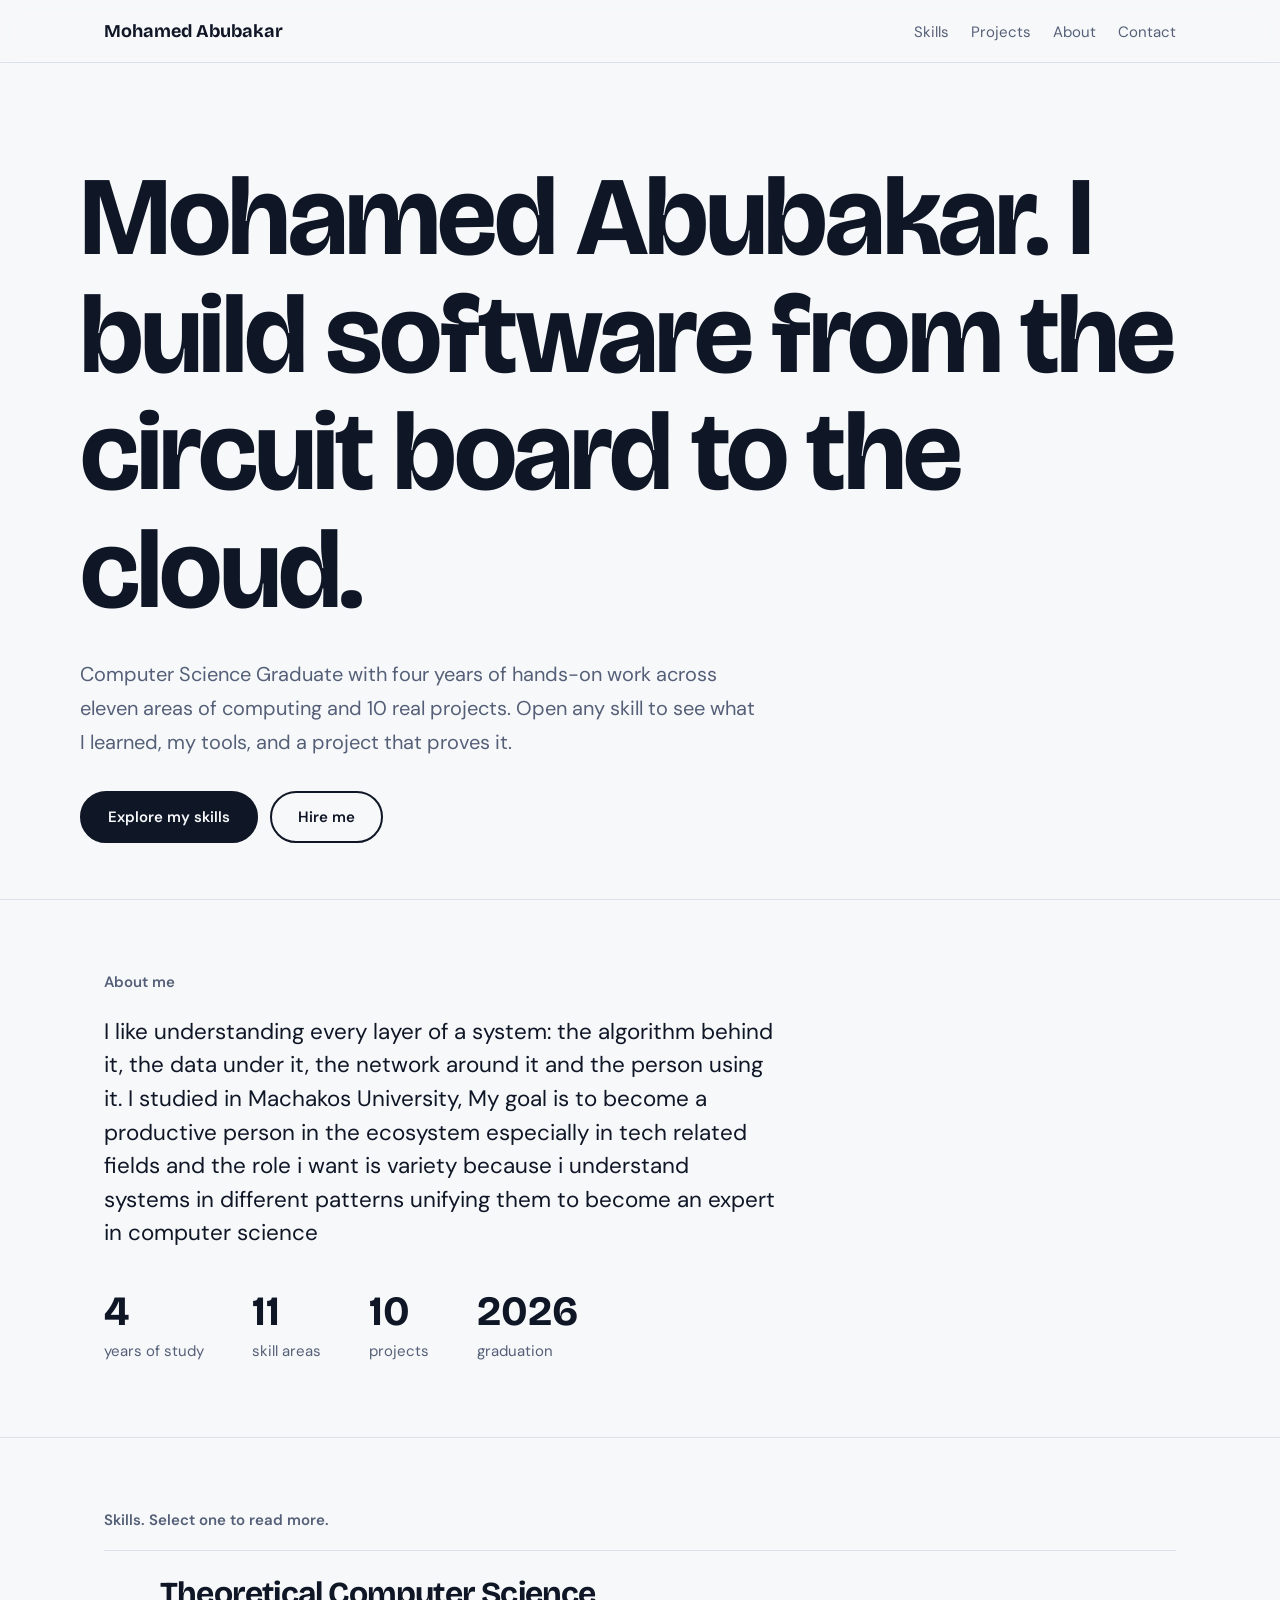
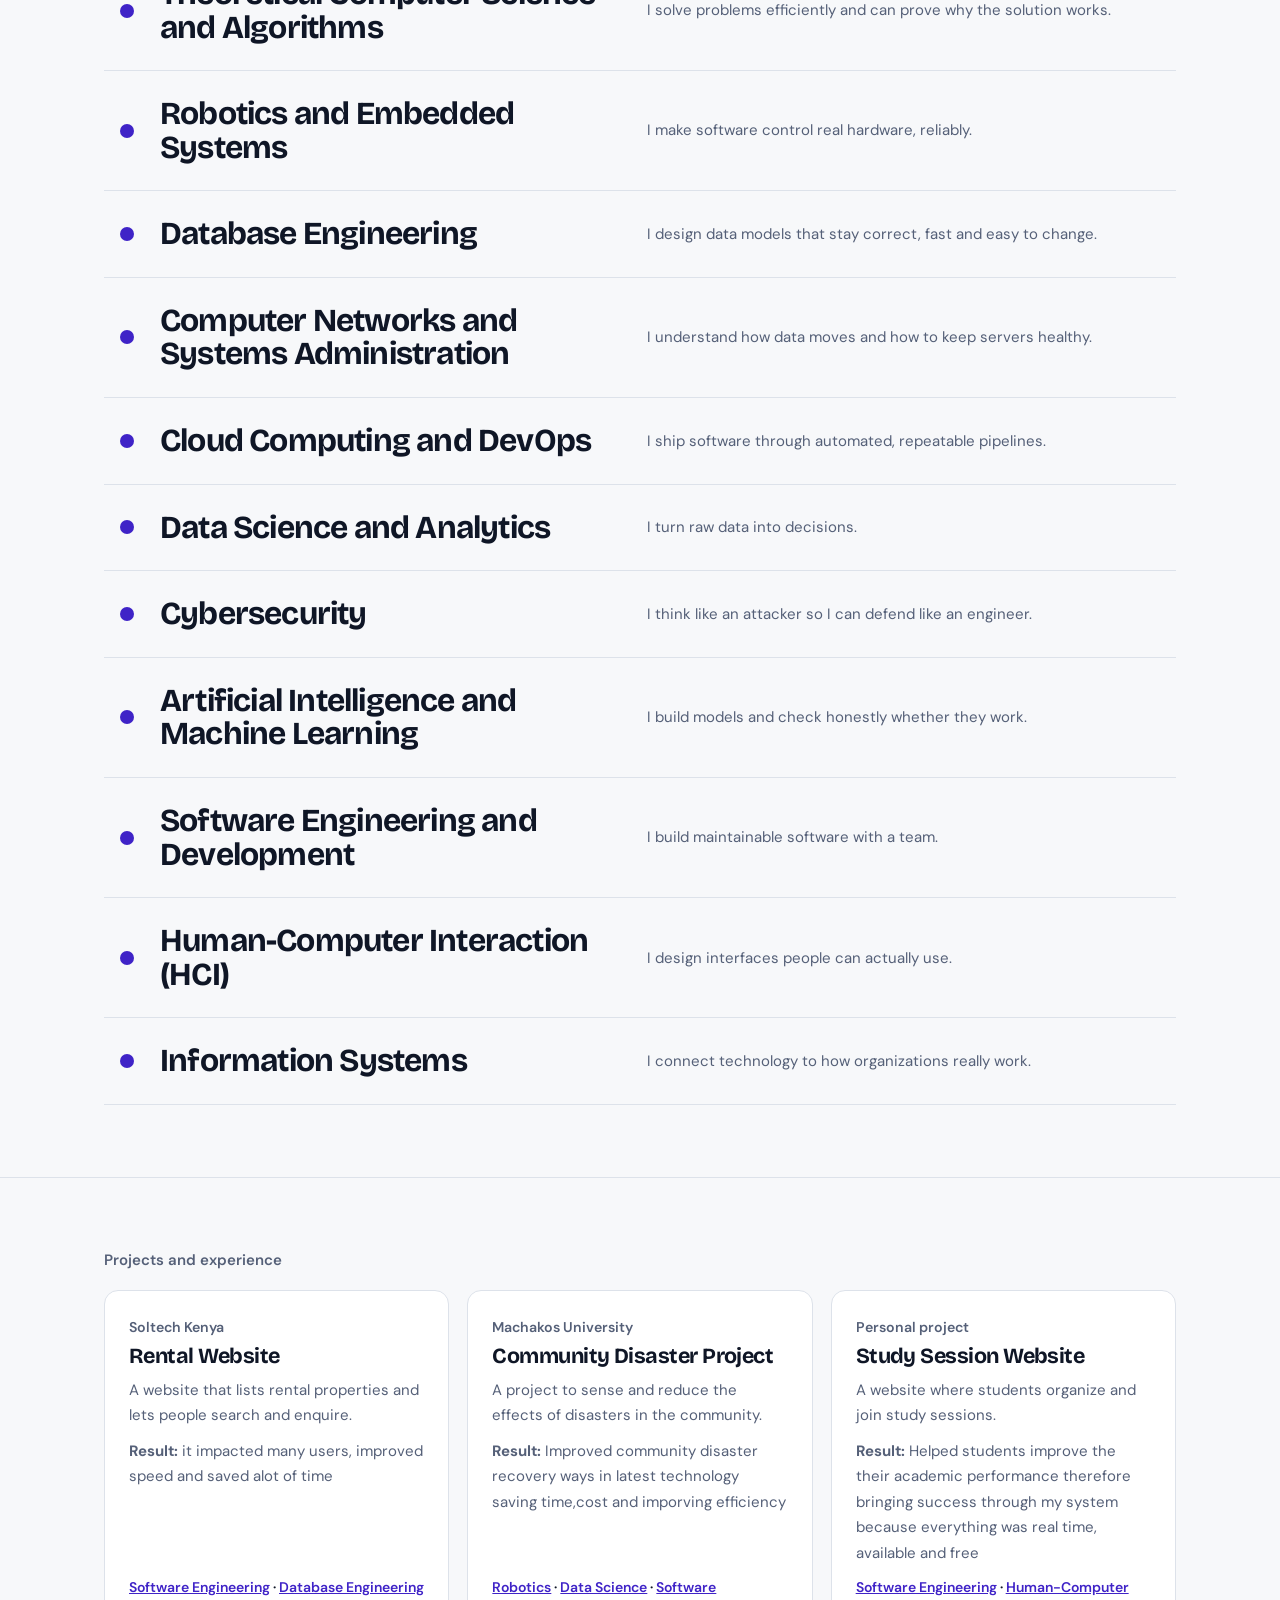
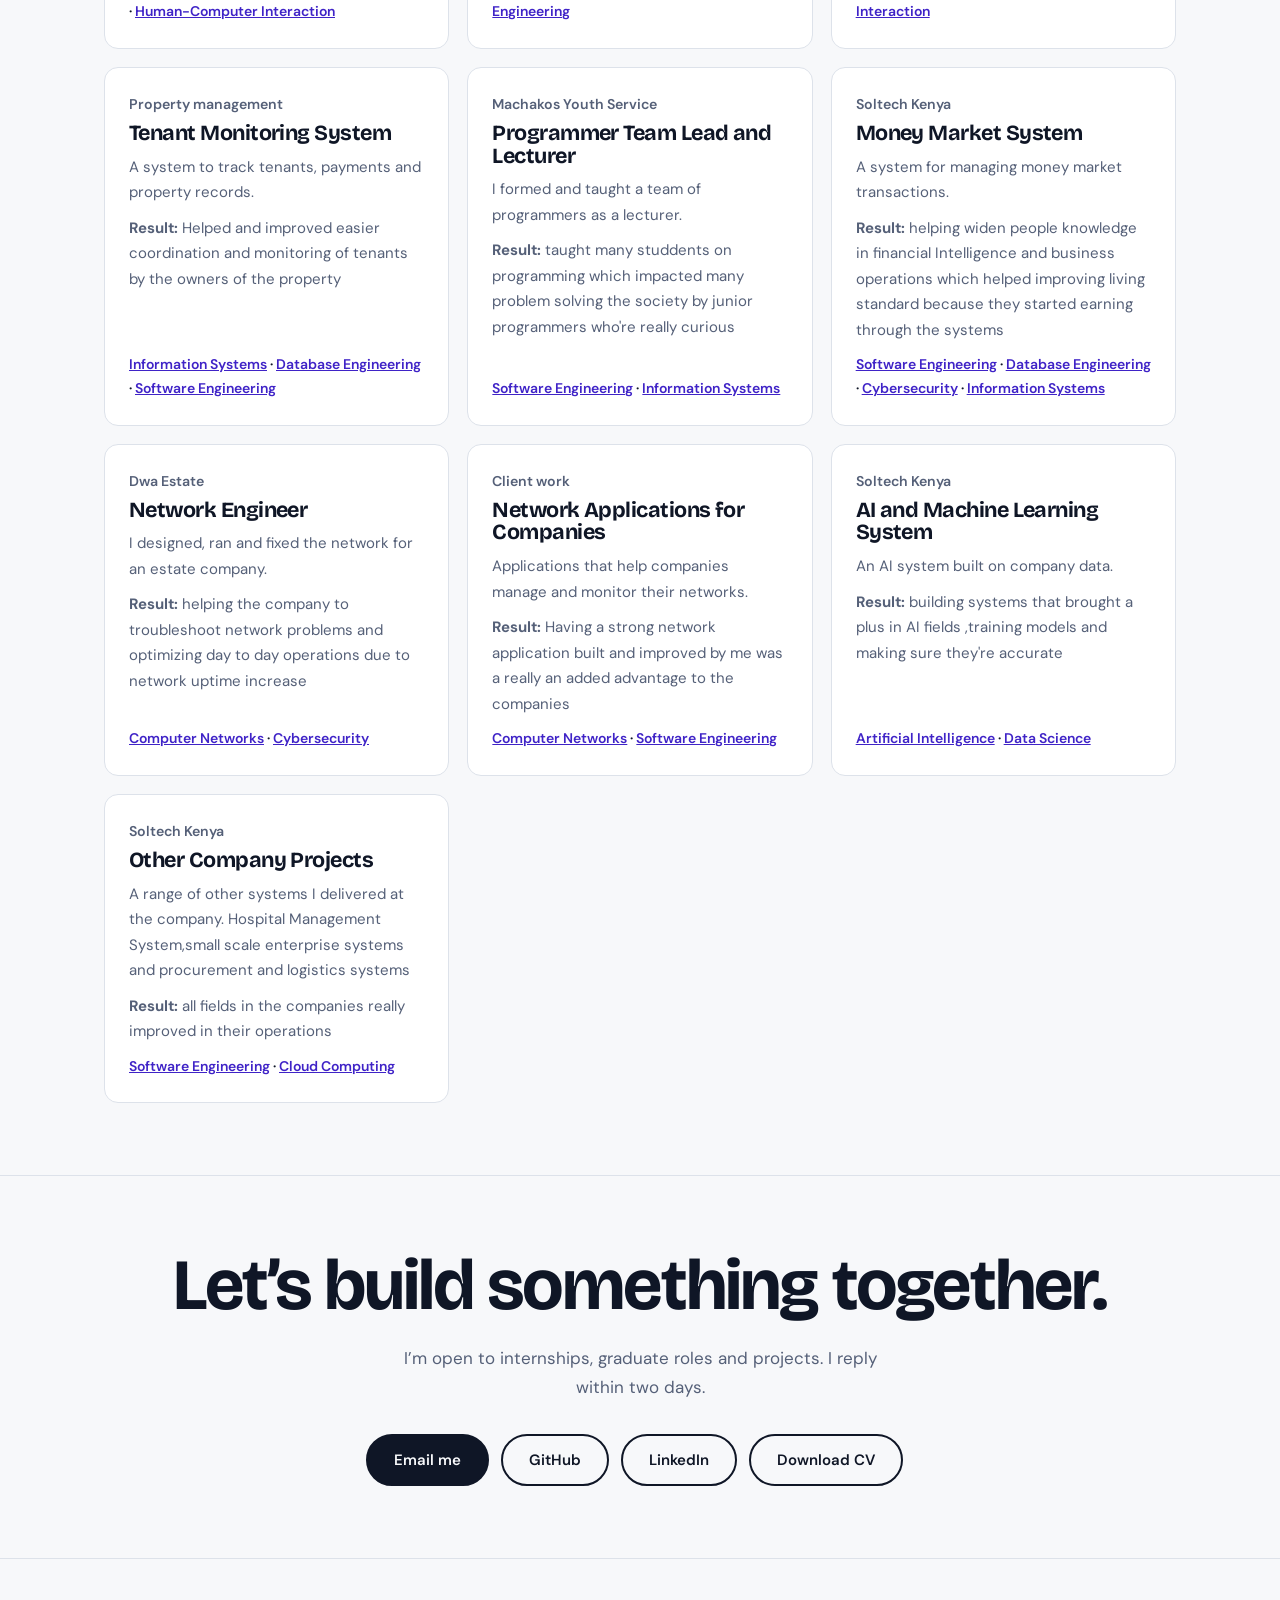
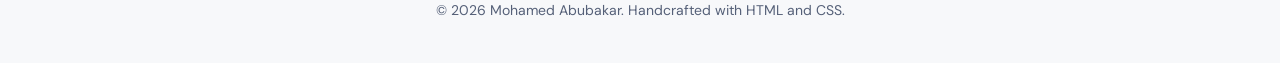
==== index.html @ 2cc0320d "Add files via upload" ====
<!DOCTYPE html><html lang="en" style="--h:250"><head><meta charset="utf-8"><meta name="viewport" content="width=device-width,initial-scale=1">
<title>Mohamed Abubakar · Portfolio</title><meta name="description" content="Mohamed Abubakar: Computer Science Graduate portfolio.">
<link href="https://fonts.googleapis.com/css2?family=Bricolage+Grotesque:wght@600;700&family=DM+Sans:wght@400;600&display=swap" rel="stylesheet">
<link rel="stylesheet" href="style.css"></head><body>
<nav class="t"><div class="w"><b>Mohamed Abubakar</b><div><a href="index.html#skills">Skills</a><a href="index.html#projects">Projects</a><a href="index.html#about">About</a><a href="index.html#contact">Contact</a></div></div></nav>
<main><div class="w hero"><h1>Mohamed Abubakar. I build software from the circuit board to the cloud.</h1>
<p>Computer Science Graduate with four years of hands-on work across eleven areas of computing and 10 real projects. Open any skill to see what I learned, my tools, and a project that proves it.</p>
<a class="b p" href="#skills">Explore my skills</a><a class="b" href="#contact">Hire me</a></div>
<section class="s about" id="about"><div class="w"><div class="lab">About me</div>
<p>I like understanding every layer of a system: the algorithm behind it, the data under it, the network around it and the person using it. I studied in Machakos University, My goal is to become a productive person in the ecosystem especially in tech related fields and the role i want is variety because i understand systems in different patterns unifying them to become an expert in computer science</p>
<div class="st"><div><b>4</b><span>years of study</span></div><div><b>11</b><span>skill areas</span></div><div><b>10</b><span>projects</span></div><div><b>2026</b><span>graduation</span></div></div></div></section>
<section class="s" id="skills"><div class="w"><div class="lab">Skills. Select one to read more.</div><div class="rows"><a href="skills/theory.html" style="--h:250"><i></i><h3>Theoretical Computer Science and Algorithms</h3><p>I solve problems efficiently and can prove why the solution works.</p></a><a href="skills/robotics.html" style="--h:20"><i></i><h3>Robotics and Embedded Systems</h3><p>I make software control real hardware, reliably.</p></a><a href="skills/database.html" style="--h:200"><i></i><h3>Database Engineering</h3><p>I design data models that stay correct, fast and easy to change.</p></a><a href="skills/networks.html" style="--h:160"><i></i><h3>Computer Networks and Systems Administration</h3><p>I understand how data moves and how to keep servers healthy.</p></a><a href="skills/cloud.html" style="--h:215"><i></i><h3>Cloud Computing and DevOps</h3><p>I ship software through automated, repeatable pipelines.</p></a><a href="skills/data.html" style="--h:140"><i></i><h3>Data Science and Analytics</h3><p>I turn raw data into decisions.</p></a><a href="skills/security.html" style="--h:350"><i></i><h3>Cybersecurity</h3><p>I think like an attacker so I can defend like an engineer.</p></a><a href="skills/ai.html" style="--h:280"><i></i><h3>Artificial Intelligence and Machine Learning</h3><p>I build models and check honestly whether they work.</p></a><a href="skills/software.html" style="--h:35"><i></i><h3>Software Engineering and Development</h3><p>I build maintainable software with a team.</p></a><a href="skills/hci.html" style="--h:320"><i></i><h3>Human-Computer Interaction (HCI)</h3><p>I design interfaces people can actually use.</p></a><a href="skills/infosys.html" style="--h:180"><i></i><h3>Information Systems</h3><p>I connect technology to how organizations really work.</p></a></div></div></section>
<section class="s" id="projects"><div class="w"><div class="lab">Projects and experience</div><div class="pcs"><article class="pc"><small>Soltech Kenya</small><h3>Rental Website</h3><p>A website that lists rental properties and lets people search and enquire. </p><p><b>Result:</b> it impacted many users, improved speed and saved alot of time </p><div class="sl"><a href="skills/software.html" style="--h:35">Software Engineering</a> · <a href="skills/database.html" style="--h:200">Database Engineering</a> · <a href="skills/hci.html" style="--h:320">Human-Computer Interaction</a></div></article><article class="pc"><small>Machakos University</small><h3>Community Disaster Project</h3><p>A project to sense and reduce the effects of disasters in the community. </p><p><b>Result:</b> Improved community disaster recovery ways in latest technology saving time,cost and imporving efficiency</p><div class="sl"><a href="skills/robotics.html" style="--h:20">Robotics</a> · <a href="skills/data.html" style="--h:140">Data Science</a> · <a href="skills/software.html" style="--h:35">Software Engineering</a></div></article><article class="pc"><small>Personal project</small><h3>Study Session Website</h3><p>A website where students organize and join study sessions. </p><p><b>Result:</b> Helped students improve the their academic performance therefore bringing success through my system because everything was real time, available and free</p><div class="sl"><a href="skills/software.html" style="--h:35">Software Engineering</a> · <a href="skills/hci.html" style="--h:320">Human-Computer Interaction</a></div></article><article class="pc"><small>Property management</small><h3>Tenant Monitoring System</h3><p>A system to track tenants, payments and property records. </p><p><b>Result:</b> Helped and improved easier coordination and monitoring of tenants by the owners of the property</p><div class="sl"><a href="skills/infosys.html" style="--h:180">Information Systems</a> · <a href="skills/database.html" style="--h:200">Database Engineering</a> · <a href="skills/software.html" style="--h:35">Software Engineering</a></div></article><article class="pc"><small>Machakos Youth Service</small><h3>Programmer Team Lead and Lecturer</h3><p>I formed and taught a team of programmers as a lecturer. </p><p><b>Result:</b> taught many studdents on programming which impacted many problem solving the society by junior programmers who're really curious</p><div class="sl"><a href="skills/software.html" style="--h:35">Software Engineering</a> · <a href="skills/infosys.html" style="--h:180">Information Systems</a></div></article><article class="pc"><small>Soltech Kenya</small><h3>Money Market System</h3><p>A system for managing money market transactions. </p><p><b>Result:</b> helping widen people knowledge in financial Intelligence and business operations which helped improving living standard because they started earning through the systems</p><div class="sl"><a href="skills/software.html" style="--h:35">Software Engineering</a> · <a href="skills/database.html" style="--h:200">Database Engineering</a> · <a href="skills/security.html" style="--h:350">Cybersecurity</a> · <a href="skills/infosys.html" style="--h:180">Information Systems</a></div></article><article class="pc"><small>Dwa Estate</small><h3>Network Engineer</h3><p>I designed, ran and fixed the network for an estate company. </p><p><b>Result:</b> helping the company to troubleshoot network problems and optimizing day to day operations due to network uptime increase</p><div class="sl"><a href="skills/networks.html" style="--h:160">Computer Networks</a> · <a href="skills/security.html" style="--h:350">Cybersecurity</a></div></article><article class="pc"><small>Client work</small><h3>Network Applications for Companies</h3><p>Applications that help companies manage and monitor their networks. </p><p><b>Result:</b> Having a strong network application built and improved by me was a really an added advantage to the companies</p><div class="sl"><a href="skills/networks.html" style="--h:160">Computer Networks</a> · <a href="skills/software.html" style="--h:35">Software Engineering</a></div></article><article class="pc"><small>Soltech Kenya</small><h3>AI and Machine Learning System</h3><p>An AI system built on company data. </p><p><b>Result:</b> building systems that brought a plus in AI fields ,training models and making sure they're accurate</p><div class="sl"><a href="skills/ai.html" style="--h:280">Artificial Intelligence</a> · <a href="skills/data.html" style="--h:140">Data Science</a></div></article><article class="pc"><small>Soltech Kenya</small><h3>Other Company Projects</h3><p>A range of other systems I delivered at the company. Hospital Management System,small scale enterprise systems and procurement and logistics systems</p><p><b>Result:</b> all fields in the companies really improved in their operations</p><div class="sl"><a href="skills/software.html" style="--h:35">Software Engineering</a> · <a href="skills/cloud.html" style="--h:215">Cloud Computing</a></div></article></div></div></section>
<section class="s ct" id="contact"><div class="w"><h2>Let’s build something together.</h2><p>I’m open to internships, graduate roles and projects. I reply within two days.</p>
<a class="b p" href="mailto:mohamedabubakar6710@gmail.com">Email me</a><a class="b" href="https://github.com/shadowabu254">GitHub</a><a class="b" href="https://www.linkedin.com/in/mohamed-abubakar-ba10232b5/">LinkedIn</a><a class="b" href="cv.pdf" download="MohamedAbubakarCv.pdf">Download CV</a></div></section></main><footer>© 2026 Mohamed Abubakar. Handcrafted with HTML and CSS.</footer></body></html>
---- style.css ----
:root{--bg:#f7f8fa;--card:#fff;--ink:#0f1626;--mute:#556078;--line:#dde2ea;--h:250;--ac:hsl(var(--h) 70% 46%);--tint:hsl(var(--h) 80% 94%)}
@media (prefers-color-scheme:dark){:root{--bg:#0b101b;--card:#131a29;--ink:#eef1f8;--mute:#a1abc2;--line:#27314a;--ac:hsl(var(--h) 85% 70%);--tint:hsl(var(--h) 35% 17%);color-scheme:dark}}
*{box-sizing:border-box}html{scroll-behavior:smooth}
body{margin:0;background:var(--bg);color:var(--ink);font:17px/1.7 "DM Sans",system-ui,sans-serif;-webkit-font-smoothing:antialiased}
h1,h2,h3,.d{font-family:"Bricolage Grotesque","DM Sans",system-ui,sans-serif;letter-spacing:-.025em;line-height:1.05;margin:0}
a{color:var(--ac)}:focus-visible{outline:3px solid var(--ac);outline-offset:3px}
.w{max-width:1120px;margin:0 auto;padding:0 24px}
nav.t{position:sticky;top:0;z-index:5;background:color-mix(in srgb,var(--bg) 88%,transparent);backdrop-filter:blur(10px);border-bottom:1px solid var(--line)}
nav.t .w{display:flex;justify-content:space-between;align-items:center;height:62px}
nav.t b{font:700 18px "Bricolage Grotesque",sans-serif}nav.t div a{margin-left:22px;color:var(--mute);text-decoration:none;font-size:15px}nav.t div a:hover{color:var(--ink)}
.hero{padding:96px 0 56px}.hero h1{font-size:clamp(2.8rem,9vw,7rem);max-width:12em}
.hero p{font-size:1.25rem;color:var(--mute);max-width:34em;margin:28px 0 0}
.b{display:inline-block;margin:32px 12px 0 0;padding:14px 26px;border-radius:999px;font:600 15px "DM Sans",sans-serif;text-decoration:none;border:2px solid var(--ink);color:var(--ink)}
.b.p{background:var(--ink);color:var(--bg)}.b:hover{border-color:var(--ac)}
section.s{padding:72px 0;border-top:1px solid var(--line)}
.lab{font:600 15px "DM Sans",sans-serif;color:var(--mute);margin-bottom:20px}
.about p{font-size:1.4rem;line-height:1.5;max-width:30em}
.st{display:flex;gap:48px;flex-wrap:wrap;margin-top:36px}.st b{display:block;font:700 2.6rem "Bricolage Grotesque",sans-serif}.st span{color:var(--mute);font-size:15px}
.rows a{display:grid;grid-template-columns:20px 1fr 1.1fr;gap:20px;align-items:center;padding:26px 16px;border-bottom:1px solid var(--line);text-decoration:none;color:var(--ink);transition:background .2s,padding .2s}
.rows a:first-child{border-top:1px solid var(--line)}
.rows i{width:14px;height:14px;border-radius:50%;background:var(--ac)}
.rows h3{font-size:clamp(1.3rem,2.6vw,2rem)}.rows p{margin:0;color:var(--mute);font-size:15px;line-height:1.5}
.rows a:hover{background:var(--tint);padding-left:28px}
.ph{padding:80px 0 56px;background:var(--tint);border-bottom:1px solid var(--line)}
.ph a.back{color:var(--mute);text-decoration:none;font-size:15px}.ph h1{font-size:clamp(2.3rem,6.5vw,5rem);margin:22px 0 18px;max-width:14em}
.ph p{font-size:1.3rem;max-width:30em;margin:0;color:var(--ink)}
.blk{display:grid;grid-template-columns:230px 1fr;gap:40px;padding:48px 0;border-bottom:1px solid var(--line)}
.blk h2{font-size:1.5rem;color:var(--ac)}.blk p{margin:0 0 14px;max-width:36em}
ul.c{list-style:none;margin:0;padding:0;display:flex;flex-wrap:wrap;gap:10px}
ul.c li{padding:7px 16px;border-radius:999px;border:1px solid var(--line);background:var(--card);font-size:15px}
.pr{background:var(--card);border:1px solid var(--line);border-radius:14px;padding:28px}
.pr h3{font-size:1.5rem;margin-bottom:14px}.pr dt{font-weight:700;margin-top:14px}.pr dd{margin:2px 0 0;color:var(--mute)}
.hire{font-size:1.35rem;line-height:1.5;max-width:28em}
.pn{display:flex;justify-content:space-between;gap:20px;padding:40px 0}.pn a{text-decoration:none;color:var(--ink);font:700 1.2rem "Bricolage Grotesque",sans-serif;max-width:45%}.pn small{display:block;color:var(--mute);font:400 14px "DM Sans",sans-serif}.pn a:last-child{text-align:right}.pn a:hover{color:var(--ac)}
footer{padding:40px 24px;text-align:center;color:var(--mute);font-size:14px;border-top:1px solid var(--line)}
.ct{text-align:center}.ct h2{font-size:clamp(2.2rem,6vw,4.5rem);margin-bottom:20px}.ct p{color:var(--mute);max-width:28em;margin:0 auto}
.pcs{display:grid;grid-template-columns:repeat(auto-fill,minmax(320px,1fr));gap:18px}.pc{background:var(--card);border:1px solid var(--line);border-radius:14px;padding:24px;display:flex;flex-direction:column}.pc small{color:var(--mute);font-weight:600}.pc h3{font-size:1.35rem;margin:6px 0 10px}.pc p{margin:0 0 10px;font-size:15px;color:var(--mute)}.pc .sl{margin-top:auto;font-size:14px;font-weight:600}.pc .sl a{color:var(--ac)}
@media(max-width:760px){.rows a{grid-template-columns:16px 1fr}.rows p{grid-column:2}.blk{grid-template-columns:1fr;gap:14px}nav.t div a:not(:last-child){display:none}.pn a{max-width:48%}}
@media(prefers-reduced-motion:reduce){*{transition:none!important;scroll-behavior:auto!important}}
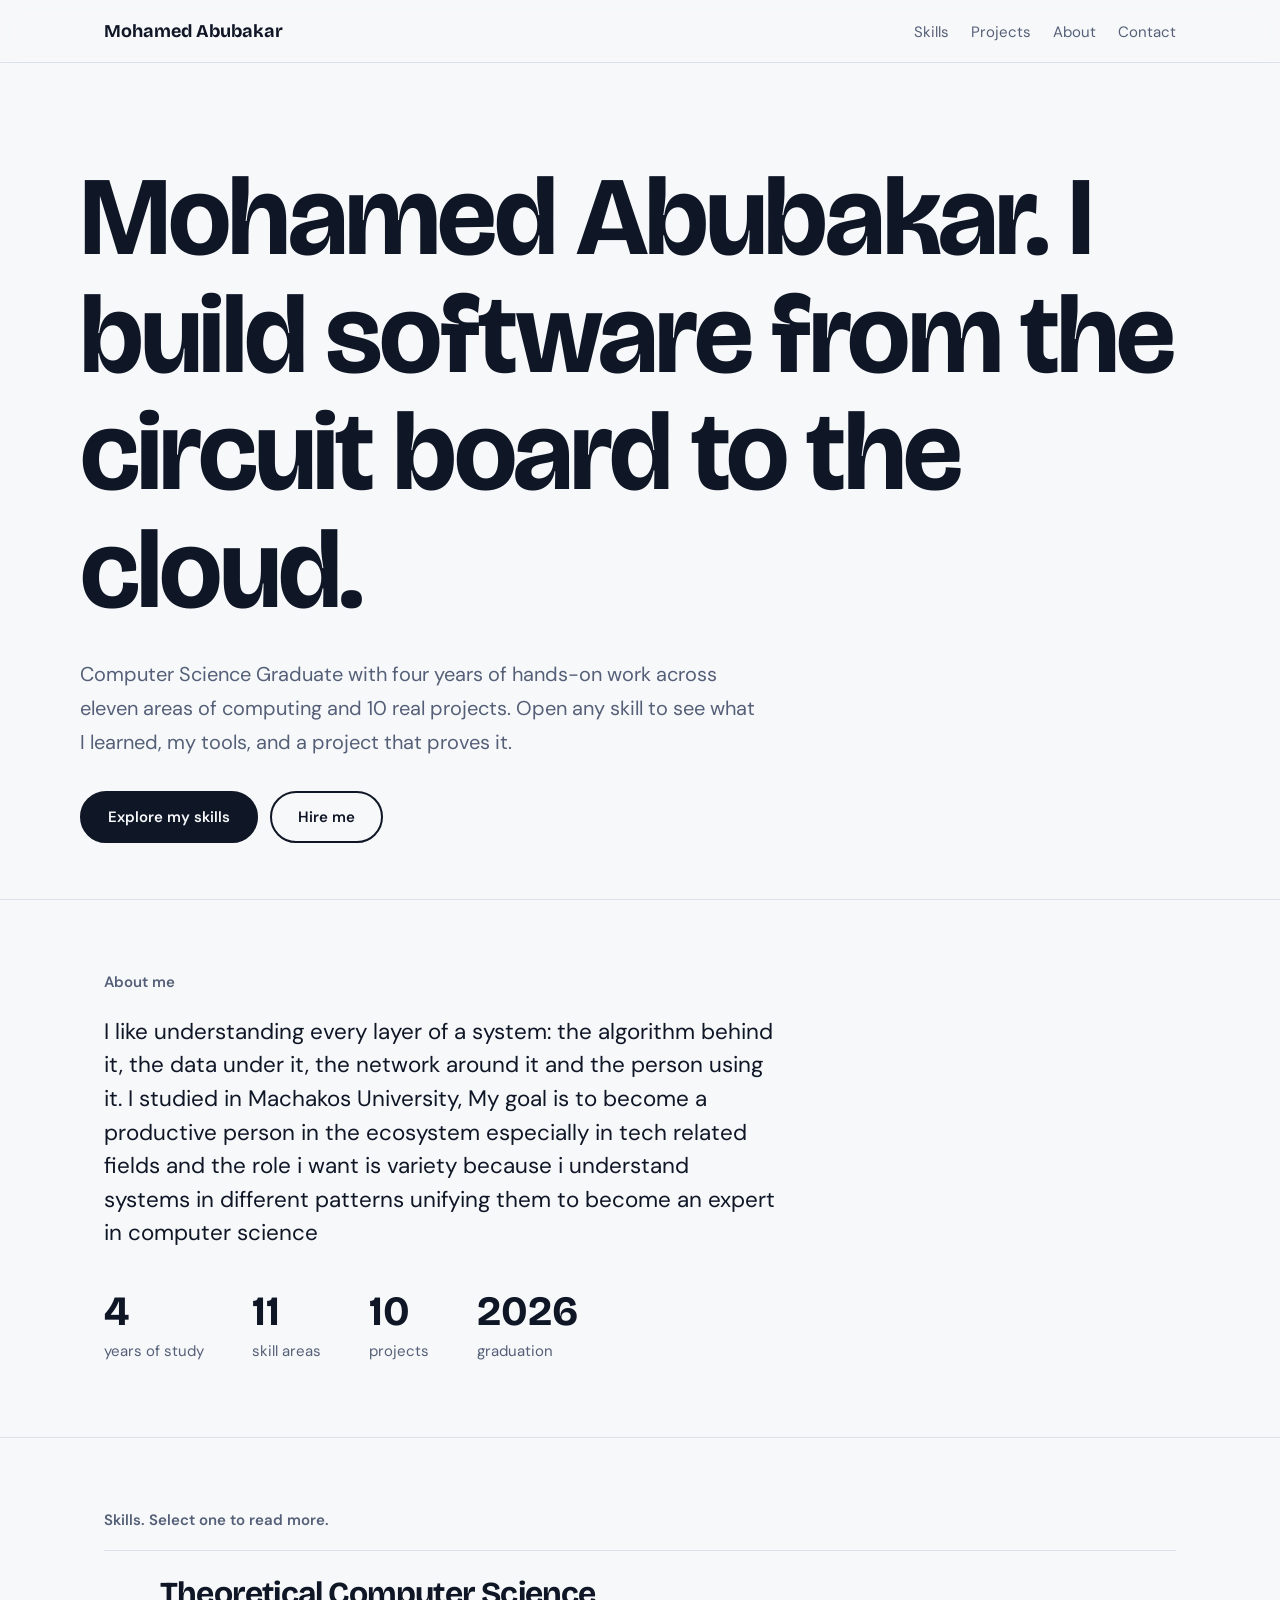
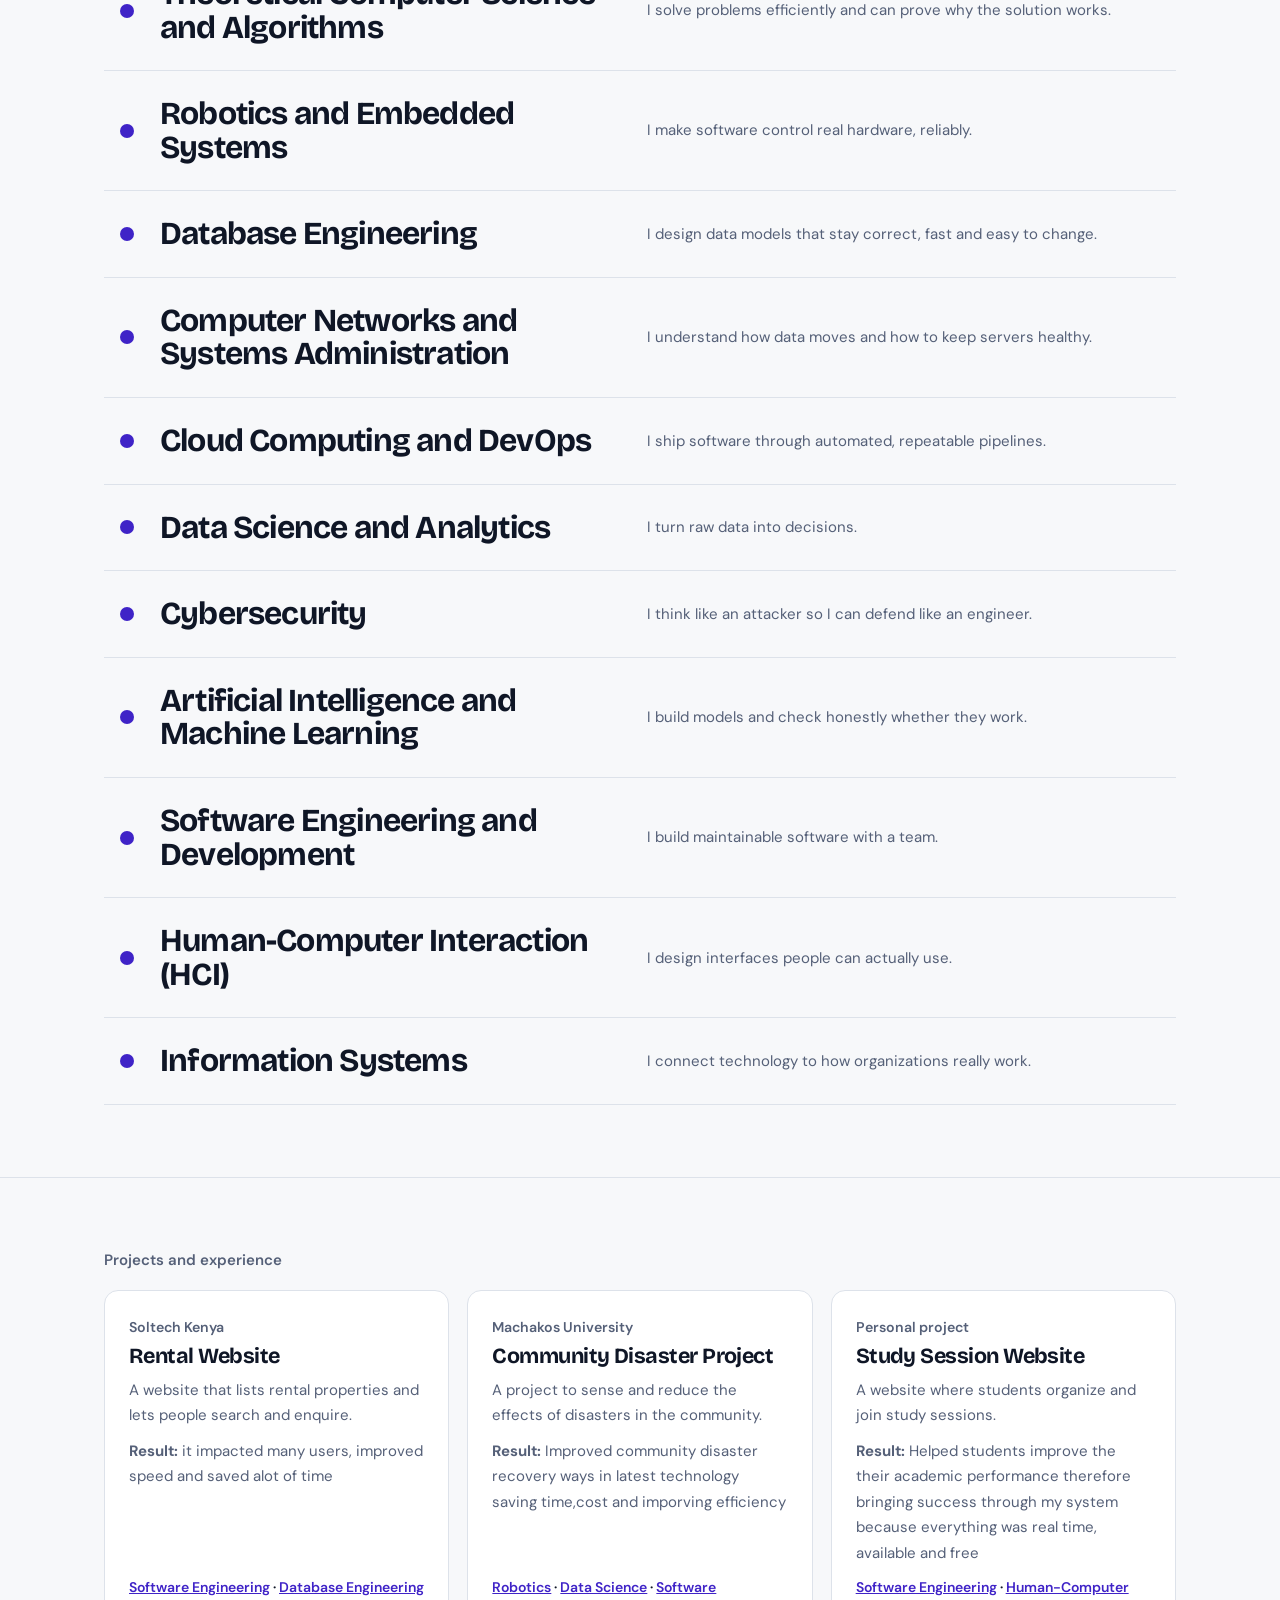
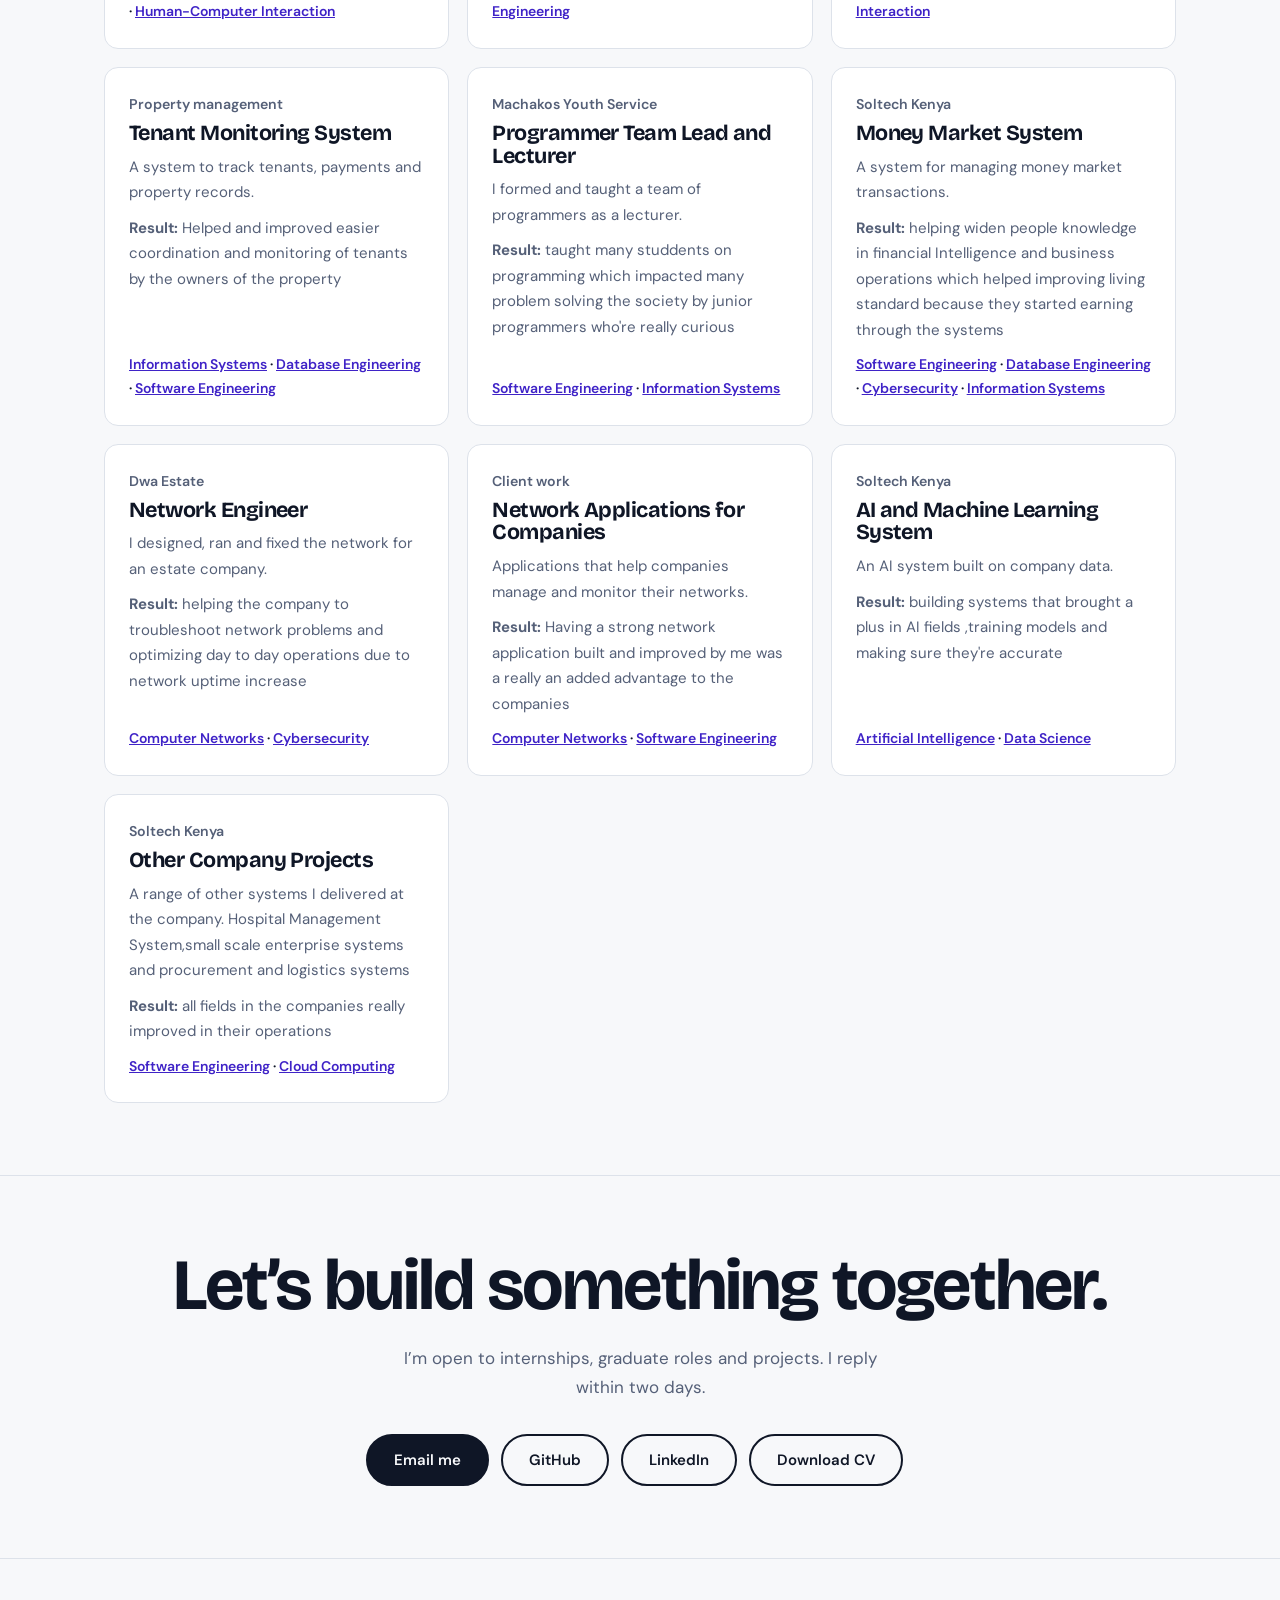
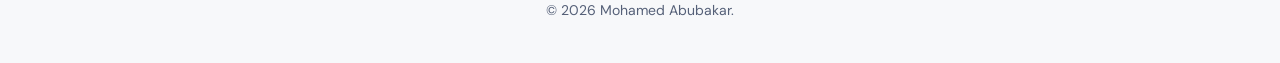
==== commit 4734dc5e: "Update contact session Updated contact section with email, GitHub, LinkedIn links, and CV download." ====
--- a/index.html
+++ b/index.html
@@ -12,4 +12,4 @@
 <section class="s" id="skills"><div class="w"><div class="lab">Skills. Select one to read more.</div><div class="rows"><a href="skills/theory.html" style="--h:250"><i></i><h3>Theoretical Computer Science and Algorithms</h3><p>I solve problems efficiently and can prove why the solution works.</p></a><a href="skills/robotics.html" style="--h:20"><i></i><h3>Robotics and Embedded Systems</h3><p>I make software control real hardware, reliably.</p></a><a href="skills/database.html" style="--h:200"><i></i><h3>Database Engineering</h3><p>I design data models that stay correct, fast and easy to change.</p></a><a href="skills/networks.html" style="--h:160"><i></i><h3>Computer Networks and Systems Administration</h3><p>I understand how data moves and how to keep servers healthy.</p></a><a href="skills/cloud.html" style="--h:215"><i></i><h3>Cloud Computing and DevOps</h3><p>I ship software through automated, repeatable pipelines.</p></a><a href="skills/data.html" style="--h:140"><i></i><h3>Data Science and Analytics</h3><p>I turn raw data into decisions.</p></a><a href="skills/security.html" style="--h:350"><i></i><h3>Cybersecurity</h3><p>I think like an attacker so I can defend like an engineer.</p></a><a href="skills/ai.html" style="--h:280"><i></i><h3>Artificial Intelligence and Machine Learning</h3><p>I build models and check honestly whether they work.</p></a><a href="skills/software.html" style="--h:35"><i></i><h3>Software Engineering and Development</h3><p>I build maintainable software with a team.</p></a><a href="skills/hci.html" style="--h:320"><i></i><h3>Human-Computer Interaction (HCI)</h3><p>I design interfaces people can actually use.</p></a><a href="skills/infosys.html" style="--h:180"><i></i><h3>Information Systems</h3><p>I connect technology to how organizations really work.</p></a></div></div></section>
 <section class="s" id="projects"><div class="w"><div class="lab">Projects and experience</div><div class="pcs"><article class="pc"><small>Soltech Kenya</small><h3>Rental Website</h3><p>A website that lists rental properties and lets people search and enquire. </p><p><b>Result:</b> it impacted many users, improved speed and saved alot of time </p><div class="sl"><a href="skills/software.html" style="--h:35">Software Engineering</a> · <a href="skills/database.html" style="--h:200">Database Engineering</a> · <a href="skills/hci.html" style="--h:320">Human-Computer Interaction</a></div></article><article class="pc"><small>Machakos University</small><h3>Community Disaster Project</h3><p>A project to sense and reduce the effects of disasters in the community. </p><p><b>Result:</b> Improved community disaster recovery ways in latest technology saving time,cost and imporving efficiency</p><div class="sl"><a href="skills/robotics.html" style="--h:20">Robotics</a> · <a href="skills/data.html" style="--h:140">Data Science</a> · <a href="skills/software.html" style="--h:35">Software Engineering</a></div></article><article class="pc"><small>Personal project</small><h3>Study Session Website</h3><p>A website where students organize and join study sessions. </p><p><b>Result:</b> Helped students improve the their academic performance therefore bringing success through my system because everything was real time, available and free</p><div class="sl"><a href="skills/software.html" style="--h:35">Software Engineering</a> · <a href="skills/hci.html" style="--h:320">Human-Computer Interaction</a></div></article><article class="pc"><small>Property management</small><h3>Tenant Monitoring System</h3><p>A system to track tenants, payments and property records. </p><p><b>Result:</b> Helped and improved easier coordination and monitoring of tenants by the owners of the property</p><div class="sl"><a href="skills/infosys.html" style="--h:180">Information Systems</a> · <a href="skills/database.html" style="--h:200">Database Engineering</a> · <a href="skills/software.html" style="--h:35">Software Engineering</a></div></article><article class="pc"><small>Machakos Youth Service</small><h3>Programmer Team Lead and Lecturer</h3><p>I formed and taught a team of programmers as a lecturer. </p><p><b>Result:</b> taught many studdents on programming which impacted many problem solving the society by junior programmers who're really curious</p><div class="sl"><a href="skills/software.html" style="--h:35">Software Engineering</a> · <a href="skills/infosys.html" style="--h:180">Information Systems</a></div></article><article class="pc"><small>Soltech Kenya</small><h3>Money Market System</h3><p>A system for managing money market transactions. </p><p><b>Result:</b> helping widen people knowledge in financial Intelligence and business operations which helped improving living standard because they started earning through the systems</p><div class="sl"><a href="skills/software.html" style="--h:35">Software Engineering</a> · <a href="skills/database.html" style="--h:200">Database Engineering</a> · <a href="skills/security.html" style="--h:350">Cybersecurity</a> · <a href="skills/infosys.html" style="--h:180">Information Systems</a></div></article><article class="pc"><small>Dwa Estate</small><h3>Network Engineer</h3><p>I designed, ran and fixed the network for an estate company. </p><p><b>Result:</b> helping the company to troubleshoot network problems and optimizing day to day operations due to network uptime increase</p><div class="sl"><a href="skills/networks.html" style="--h:160">Computer Networks</a> · <a href="skills/security.html" style="--h:350">Cybersecurity</a></div></article><article class="pc"><small>Client work</small><h3>Network Applications for Companies</h3><p>Applications that help companies manage and monitor their networks. </p><p><b>Result:</b> Having a strong network application built and improved by me was a really an added advantage to the companies</p><div class="sl"><a href="skills/networks.html" style="--h:160">Computer Networks</a> · <a href="skills/software.html" style="--h:35">Software Engineering</a></div></article><article class="pc"><small>Soltech Kenya</small><h3>AI and Machine Learning System</h3><p>An AI system built on company data. </p><p><b>Result:</b> building systems that brought a plus in AI fields ,training models and making sure they're accurate</p><div class="sl"><a href="skills/ai.html" style="--h:280">Artificial Intelligence</a> · <a href="skills/data.html" style="--h:140">Data Science</a></div></article><article class="pc"><small>Soltech Kenya</small><h3>Other Company Projects</h3><p>A range of other systems I delivered at the company. Hospital Management System,small scale enterprise systems and procurement and logistics systems</p><p><b>Result:</b> all fields in the companies really improved in their operations</p><div class="sl"><a href="skills/software.html" style="--h:35">Software Engineering</a> · <a href="skills/cloud.html" style="--h:215">Cloud Computing</a></div></article></div></div></section>
 <section class="s ct" id="contact"><div class="w"><h2>Let’s build something together.</h2><p>I’m open to internships, graduate roles and projects. I reply within two days.</p>
-<a class="b p" href="mailto:mohamedabubakar6710@gmail.com">Email me</a><a class="b" href="https://github.com/shadowabu254">GitHub</a><a class="b" href="https://www.linkedin.com/in/mohamed-abubakar-ba10232b5/">LinkedIn</a><a class="b" href="cv.pdf" download="MohamedAbubakarCv.pdf">Download CV</a></div></section></main><footer>© 2026 Mohamed Abubakar. Handcrafted with HTML and CSS.</footer></body></html>+<a class="b p" href="mailto:mohamedabubakar6710@gmail.com">Email me</a><a class="b" href="https://github.com/shadowabu254">GitHub</a><a class="b" href="https://www.linkedin.com/in/mohamed-abubakar-ba10232b5/">LinkedIn</a><a class="b" href="cv.pdf" download="MohamedAbubakarCv.pdf">Download CV</a></div></section></main><footer>© 2026 Mohamed Abubakar. </footer></body></html>
